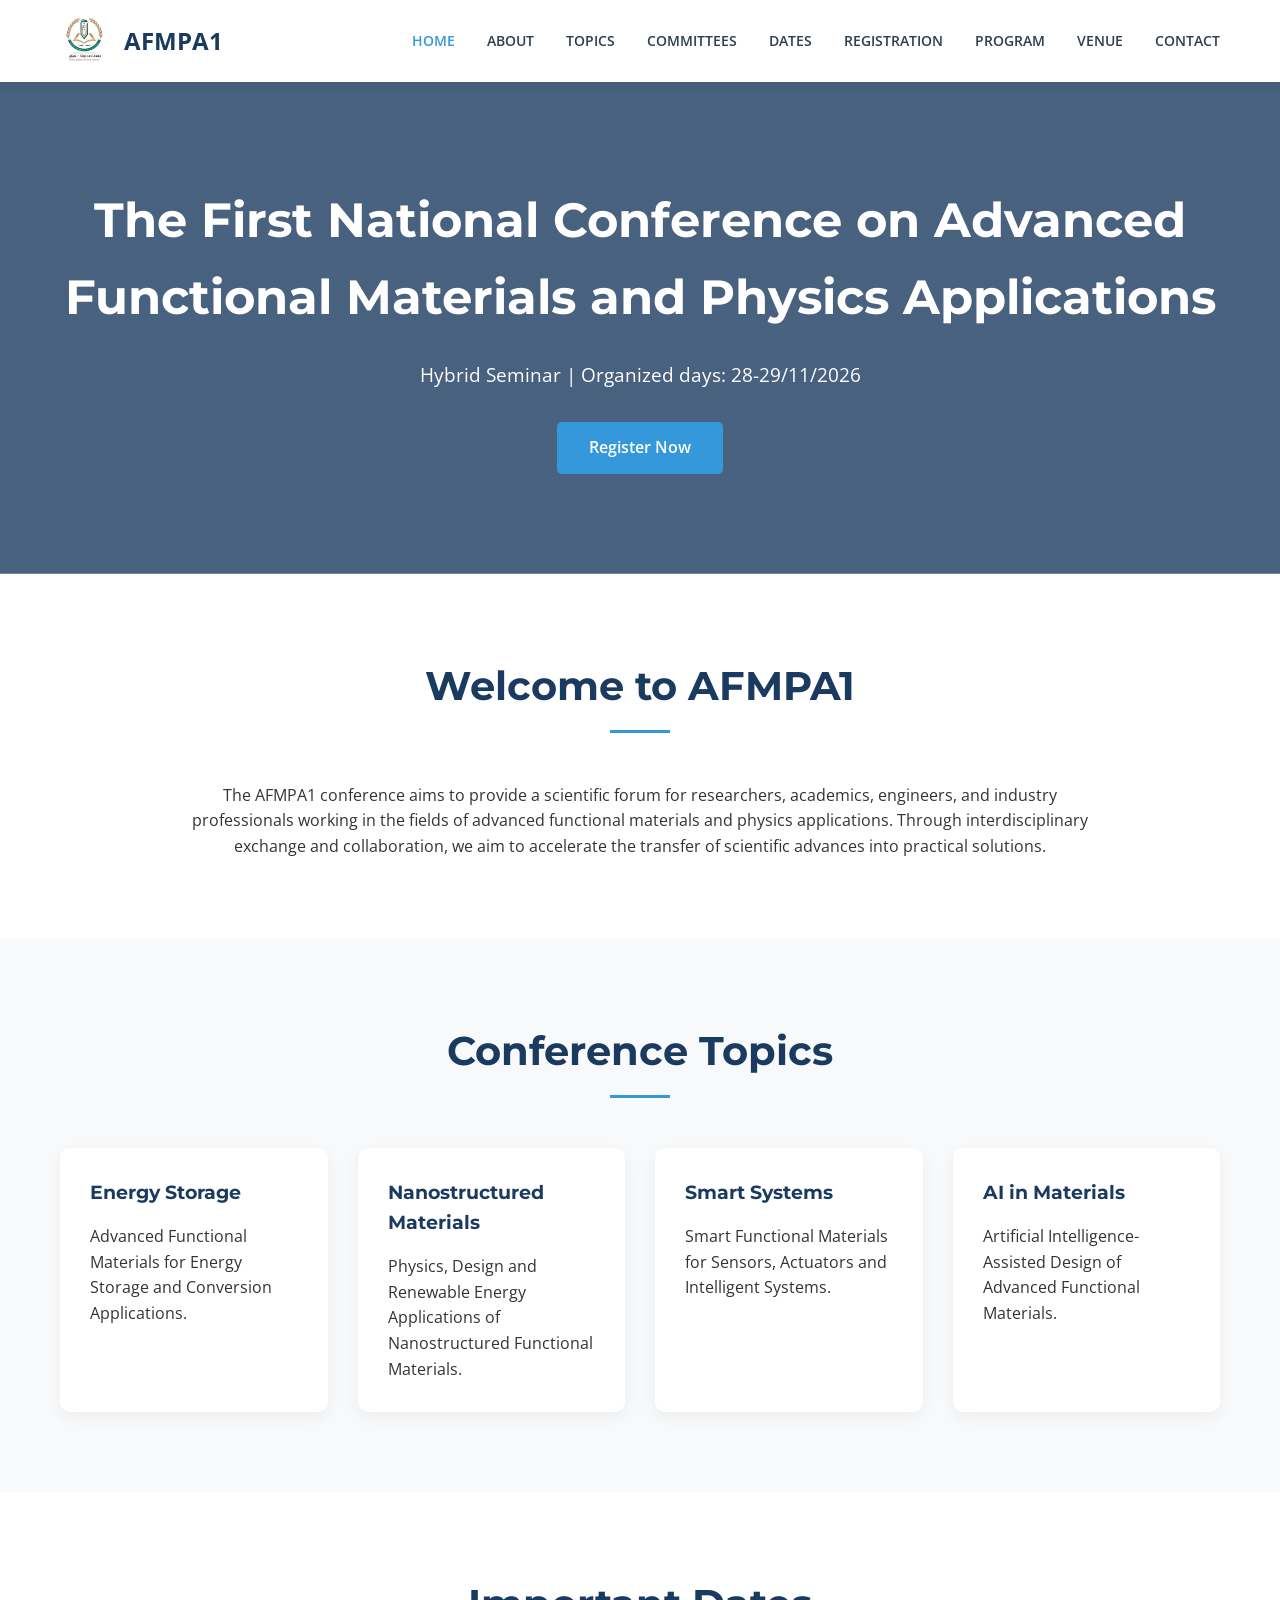
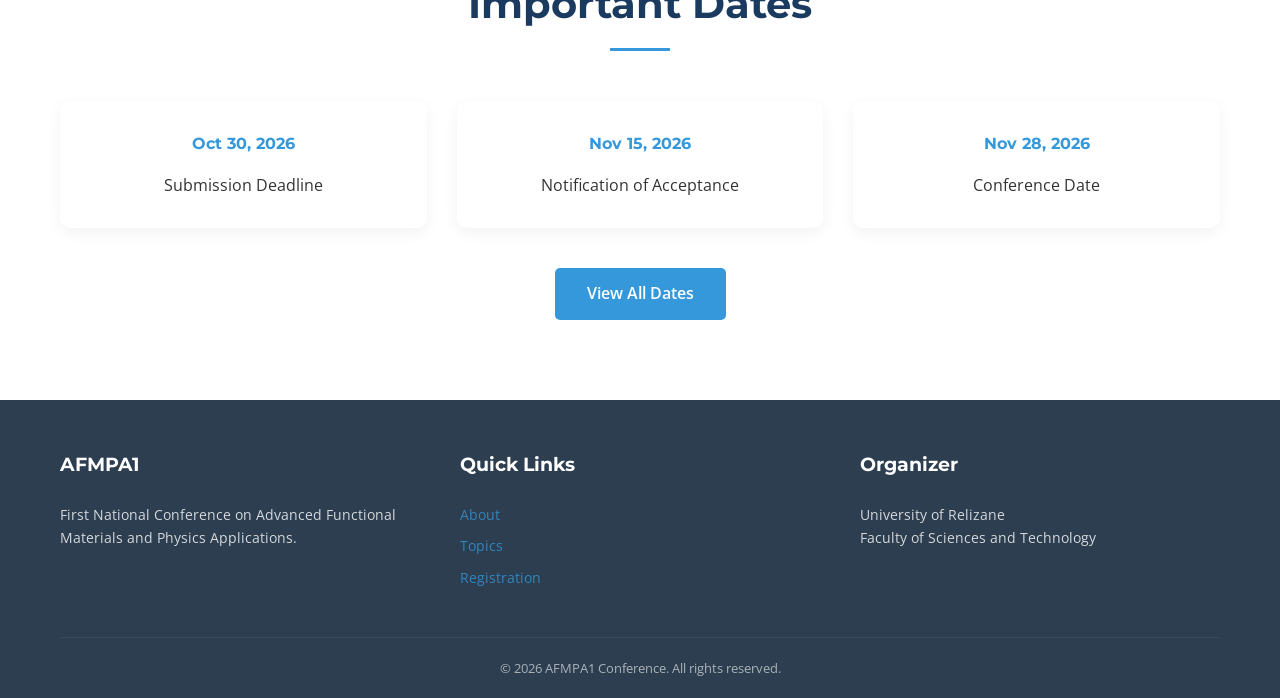
==== index.html @ 18b41d7e "initial commit" ====
<!DOCTYPE html>
<html lang="en">
<head>
    <meta charset="UTF-8">
    <meta name="viewport" content="width=device-width, initial-scale=1.0">
    <title>AFMPA1 - Advanced Functional Materials and Physics Applications</title>
    <link rel="stylesheet" href="css/style.css">
    <link href="https://fonts.googleapis.com/css2?family=Montserrat:wght@400;700&family=Open+Sans:wght@400;600&display=swap" rel="stylesheet">
</head>
<body>
    <header>
        <div class="container">
            <nav>
                <div class="logo"><img src="assets/images/logo.jpg" alt="University Logo"> AFMPA1</div>
                <div class="menu-toggle">
                    <span></span>
                    <span></span>
                    <span></span>
                </div>
                <ul class="nav-links">
                    <li><a href="index.html" class="active">Home</a></li>
                    <li><a href="about.html">About</a></li>
                    <li><a href="topics.html">Topics</a></li>
                    <li><a href="committees.html">Committees</a></li>
                    <li><a href="dates.html">Dates</a></li>
                    <li><a href="registration.html">Registration</a></li>
                    <li><a href="program.html">Program</a></li>
                    <li><a href="venue.html">Venue</a></li>
                    <li><a href="contact.html">Contact</a></li>
                </ul>
            </nav>
        </div>
    </header>

    <main>
        <section class="hero">
            <div class="container">
                <h1>The First National Conference on Advanced Functional Materials and Physics Applications</h1>
                <p>Hybrid Seminar | Organized days: 28-29/11/2026</p>
                <a href="registration.html" class="btn">Register Now</a>
            </div>
        </section>

        <section id="about">
            <div class="container">
                <div class="section-title">
                    <h2>Welcome to AFMPA1</h2>
                </div>
                <p style="text-align: center; max-width: 900px; margin: 0 auto;">
                    The AFMPA1 conference aims to provide a scientific forum for researchers, academics, engineers, and industry professionals working in the fields of advanced functional materials and physics applications. Through interdisciplinary exchange and collaboration, we aim to accelerate the transfer of scientific advances into practical solutions.
                </p>
            </div>
        </section>

        <section id="topics" style="background-color: var(--light-bg);">
            <div class="container">
                <div class="section-title">
                    <h2>Conference Topics</h2>
                </div>
                <div class="grid">
                    <div class="card">
                        <h3>Energy Storage</h3>
                        <p>Advanced Functional Materials for Energy Storage and Conversion Applications.</p>
                    </div>
                    <div class="card">
                        <h3>Nanostructured Materials</h3>
                        <p>Physics, Design and Renewable Energy Applications of Nanostructured Functional Materials.</p>
                    </div>
                    <div class="card">
                        <h3>Smart Systems</h3>
                        <p>Smart Functional Materials for Sensors, Actuators and Intelligent Systems.</p>
                    </div>
                    <div class="card">
                        <h3>AI in Materials</h3>
                        <p>Artificial Intelligence-Assisted Design of Advanced Functional Materials.</p>
                    </div>
                </div>
            </div>
        </section>

        <section id="dates">
            <div class="container">
                <div class="section-title">
                    <h2>Important Dates</h2>
                </div>
                <div class="grid">
                    <div class="card" style="text-align: center;">
                        <h4 style="color: var(--accent-color);">Oct 30, 2026</h4>
                        <p>Submission Deadline</p>
                    </div>
                    <div class="card" style="text-align: center;">
                        <h4 style="color: var(--accent-color);">Nov 15, 2026</h4>
                        <p>Notification of Acceptance</p>
                    </div>
                    <div class="card" style="text-align: center;">
                        <h4 style="color: var(--accent-color);">Nov 28, 2026</h4>
                        <p>Conference Date</p>
                    </div>
                </div>
                <div style="text-align: center; margin-top: 40px;">
                    <a href="dates.html" class="btn">View All Dates</a>
                </div>
            </div>
        </section>
    </main>

    <footer>
        <div class="container">
            <div class="footer-content">
                <div class="footer-section">
                    <h3>AFMPA1</h3>
                    <p>First National Conference on Advanced Functional Materials and Physics Applications.</p>
                </div>
                <div class="footer-section">
                    <h3>Quick Links</h3>
                    <ul>
                        <li><a href="about.html">About</a></li>
                        <li><a href="topics.html">Topics</a></li>
                        <li><a href="registration.html">Registration</a></li>
                    </ul>
                </div>
                <div class="footer-section">
                    <h3>Organizer</h3>
                    <p>University of Relizane<br>Faculty of Sciences and Technology</p>
                </div>
            </div>
            <div class="footer-bottom">
                <p>&copy; 2026 AFMPA1 Conference. All rights reserved.</p>
            </div>
        </div>
    </footer>
    <script src="js/main.js"></script>
</body>
</html>
---- css/style.css ----
:root {
    --primary-color: #1a3a5f; /* Deep Blue */
    --secondary-color: #2c3e50; /* Charcoal Grey */
    --accent-color: #3498db; /* Bright Blue */
    --text-color: #333;
    --light-bg: #f8f9fa;
    --white: #ffffff;
    --transition: all 0.3s ease;
}

* {
    margin: 0;
    padding: 0;
    box-sizing: border-box;
}

body {
    font-family: 'Open Sans', sans-serif;
    line-height: 1.6;
    color: var(--text-color);
    background-color: var(--white);
}

h1, h2, h3, h4 {
    font-family: 'Montserrat', sans-serif;
    color: var(--primary-color);
    margin-bottom: 1rem;
}

a {
    text-decoration: none;
    color: var(--accent-color);
    transition: var(--transition);
}

a:hover {
    color: var(--primary-color);
}

ul {
    list-style: none;
}

.container {
    max-width: 1200px;
    margin: 0 auto;
    padding: 0 20px;
}

/* Header & Navigation */
header {
    background: var(--white);
    box-shadow: 0 2px 10px rgba(0,0,0,0.1);
    position: sticky;
    top: 0;
    z-index: 1000;
}

nav {
    display: flex;
    justify-content: space-between;
    align-items: center;
    padding: 1rem 0;
}

.logo {
    display: flex;
    align-items: center;
    gap: 15px;
    font-size: 1.5rem;
    font-weight: 700;
    color: var(--primary-color);
}

.logo img {
    height: 50px;
    width: auto;
}

.nav-links {
    display: flex;
}

.nav-links li {
    margin-left: 2rem;
}

.nav-links a {
    color: var(--secondary-color);
    font-weight: 600;
    font-size: 0.9rem;
    text-transform: uppercase;
}

.nav-links a:hover, .nav-links a.active {
    color: var(--accent-color);
}

/* Hero Section */
.hero {
    background: linear-gradient(rgba(26, 58, 95, 0.8), rgba(26, 58, 95, 0.8)), url('../assets/images/hero-bg.jpg');
    background-size: cover;
    background-position: center;
    color: var(--white);
    text-align: center;
    padding: 100px 0;
}

.hero h1 {
    color: var(--white);
    font-size: 3rem;
    margin-bottom: 1.5rem;
}

.hero p {
    font-size: 1.2rem;
    max-width: 800px;
    margin: 0 auto 2rem;
}

.btn {
    display: inline-block;
    background: var(--accent-color);
    color: var(--white);
    padding: 0.8rem 2rem;
    border-radius: 5px;
    font-weight: 600;
    transition: var(--transition);
}

.btn:hover {
    background: var(--primary-color);
    color: var(--white);
}

/* Sections */
section {
    padding: 80px 0;
}

.section-title {
    text-align: center;
    margin-bottom: 50px;
}

.section-title h2 {
    font-size: 2.5rem;
    position: relative;
    padding-bottom: 15px;
}

.section-title h2::after {
    content: '';
    position: absolute;
    bottom: 0;
    left: 50%;
    transform: translateX(-50%);
    width: 60px;
    height: 3px;
    background: var(--accent-color);
}

/* Grid Layouts */
.grid {
    display: grid;
    grid-template-columns: repeat(auto-fit, minmax(250px, 1fr));
    gap: 30px;
}

.card {
    background: var(--white);
    padding: 30px;
    border-radius: 10px;
    box-shadow: 0 5px 15px rgba(0,0,0,0.05);
    transition: var(--transition);
}

.card:hover {
    transform: translateY(-5px);
    box-shadow: 0 10px 25px rgba(0,0,0,0.1);
}

/* Footer */
footer {
    background: var(--secondary-color);
    color: var(--white);
    padding: 50px 0 20px;
}

.footer-content {
    display: grid;
    grid-template-columns: repeat(auto-fit, minmax(200px, 1fr));
    gap: 40px;
    margin-bottom: 40px;
}

.footer-section h3 {
    color: var(--white);
    margin-bottom: 1.5rem;
}

.footer-section p, .footer-section li {
    font-size: 0.9rem;
    margin-bottom: 0.5rem;
    opacity: 0.8;
}

.footer-bottom {
    text-align: center;
    border-top: 1px solid rgba(255,255,255,0.1);
    padding-top: 20px;
    font-size: 0.8rem;
    opacity: 0.6;
}

/* Mobile Menu Toggle */
.menu-toggle {
    display: none;
    flex-direction: column;
    cursor: pointer;
}

.menu-toggle span {
    width: 25px;
    height: 3px;
    background: var(--primary-color);
    margin: 2px 0;
    transition: var(--transition);
}

/* Responsive */
@media (max-width: 768px) {
    .menu-toggle {
        display: flex;
    }

    .nav-links {
        display: none;
        flex-direction: column;
        position: absolute;
        top: 100%;
        left: 0;
        width: 100%;
        background: var(--white);
        box-shadow: 0 5px 10px rgba(0,0,0,0.1);
        padding: 20px;
    }

    .nav-links.active {
        display: flex;
    }

    .nav-links li {
        margin: 10px 0;
    }

    .hero h1 {
        font-size: 2rem;
    }
    
    .grid {
        grid-template-columns: 1fr;
    }
}
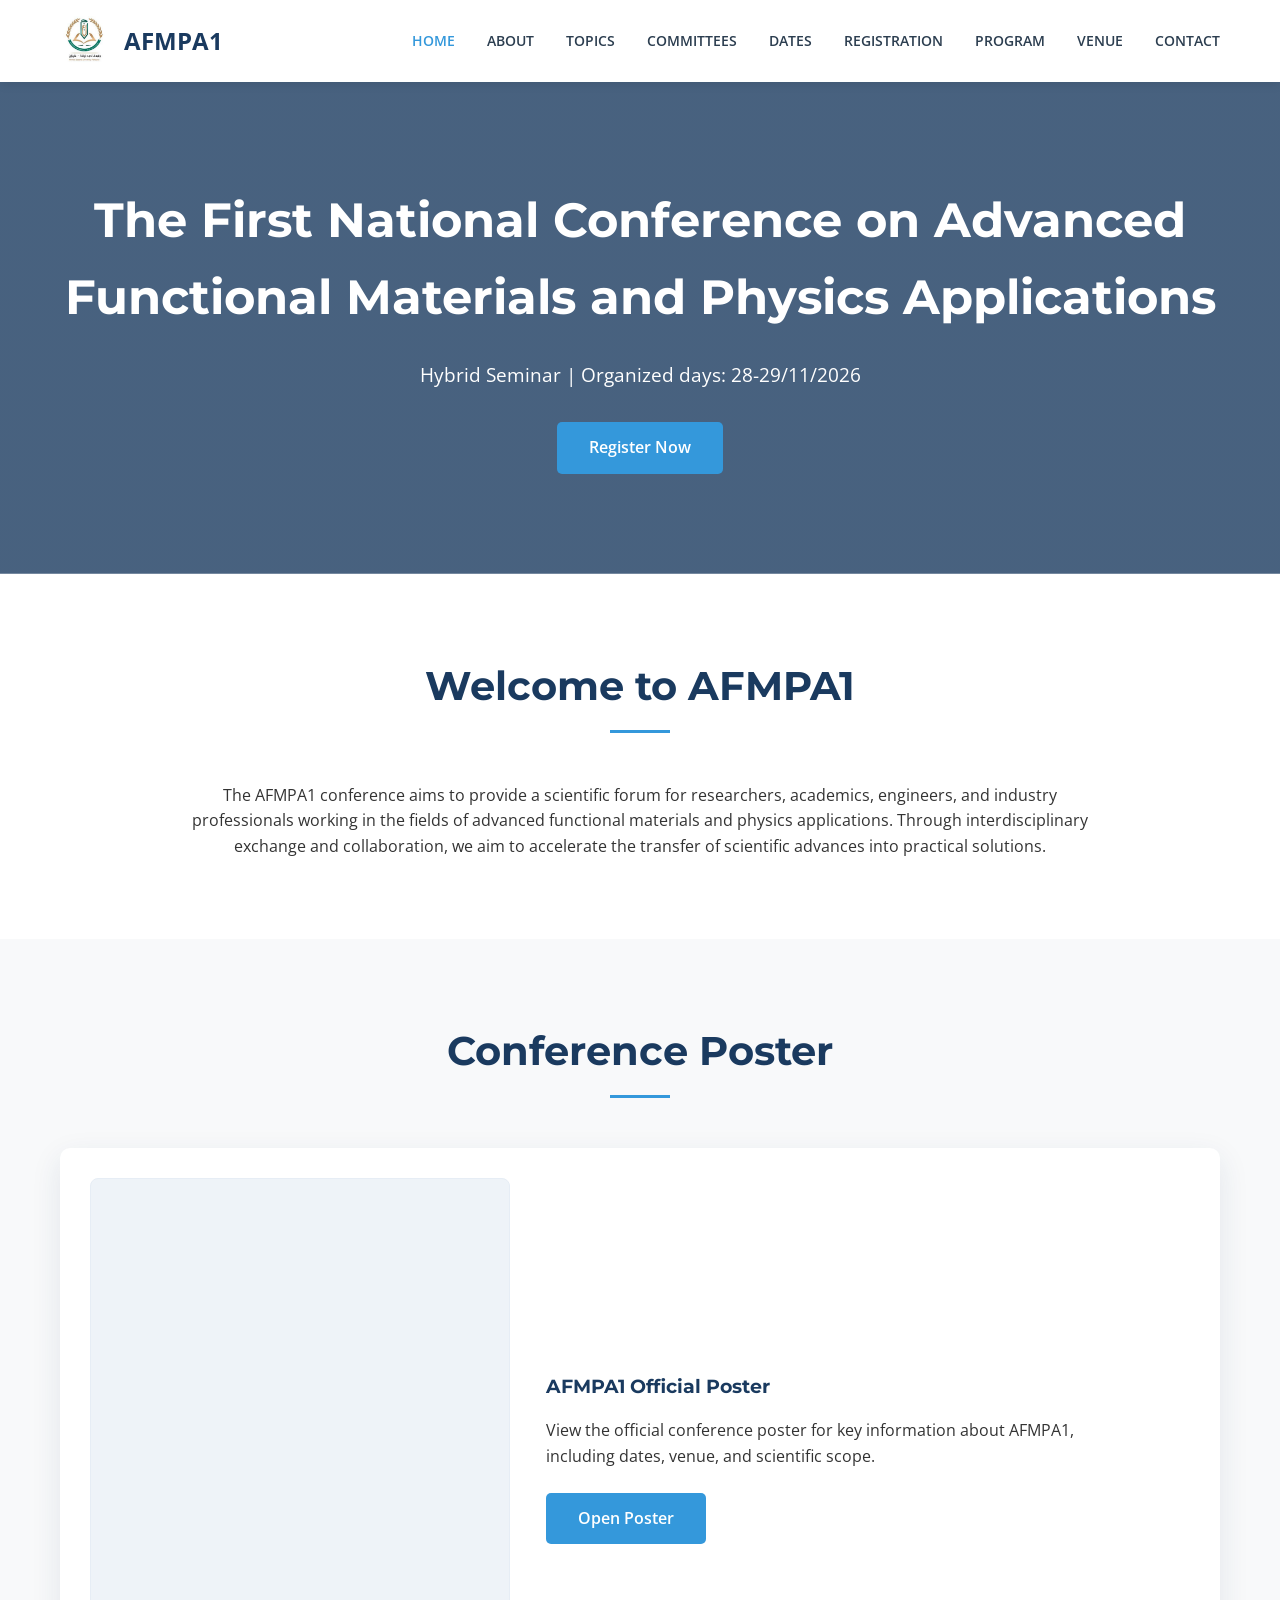
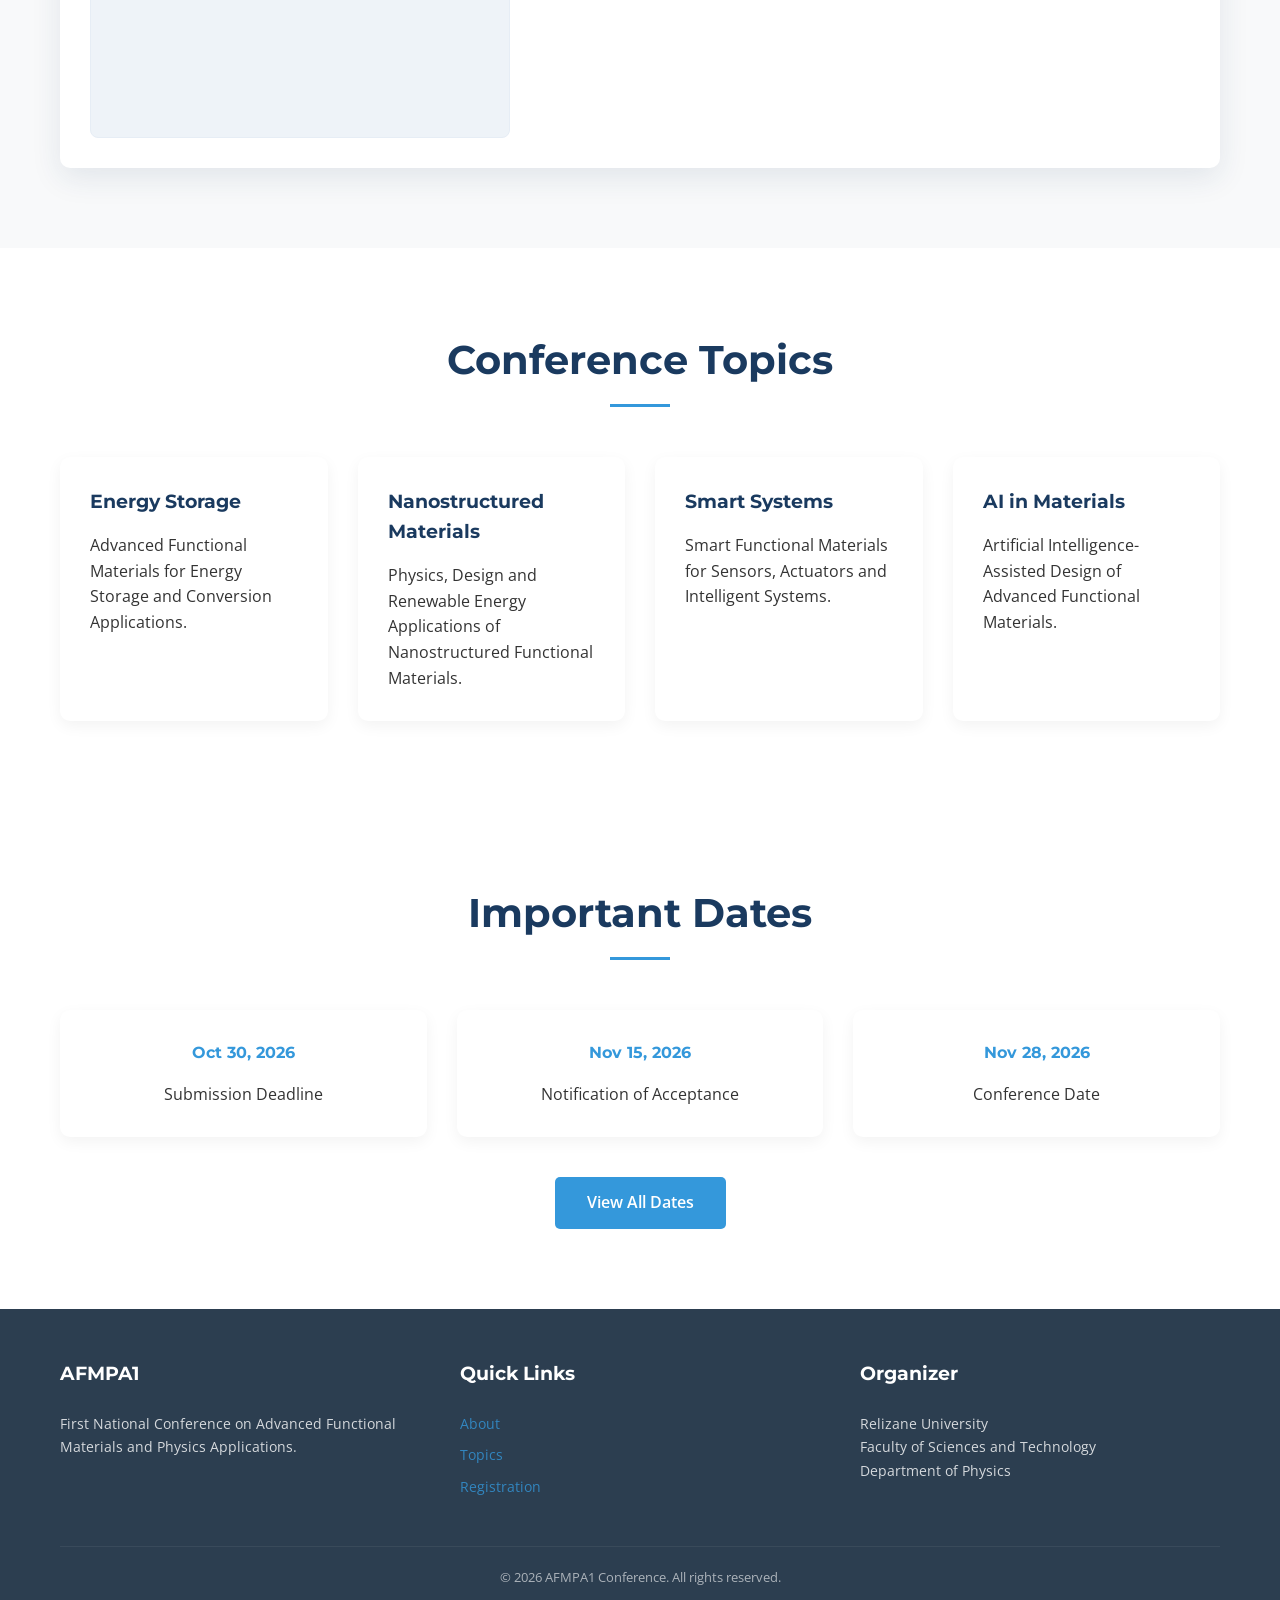
==== commit af10d80c: "update 2" ====
--- a/index.html
+++ b/index.html
@@ -52,7 +52,29 @@
             </div>
         </section>
 
-        <section id="topics" style="background-color: var(--light-bg);">
+        <section id="poster" style="background-color: var(--light-bg);">
+            <div class="container">
+                <div class="section-title">
+                    <h2>Conference Poster</h2>
+                </div>
+                <div class="poster-card">
+                    <div class="poster-preview">
+                        <iframe
+                            src="https://drive.google.com/file/d/1GB0CTuKD5aACHZV9DtSEksucXTenJkUQ/preview"
+                            title="AFMPA1 Conference Poster"
+                            allow="autoplay">
+                        </iframe>
+                    </div>
+                    <div class="poster-details">
+                        <h3>AFMPA1 Official Poster</h3>
+                        <p>View the official conference poster for key information about AFMPA1, including dates, venue, and scientific scope.</p>
+                        <a href="https://drive.google.com/file/d/1GB0CTuKD5aACHZV9DtSEksucXTenJkUQ/view?usp=sharing" target="_blank" rel="noopener" class="btn">Open Poster</a>
+                    </div>
+                </div>
+            </div>
+        </section>
+
+        <section id="topics">
             <div class="container">
                 <div class="section-title">
                     <h2>Conference Topics</h2>
@@ -121,7 +143,7 @@
                 </div>
                 <div class="footer-section">
                     <h3>Organizer</h3>
-                    <p>University of Relizane<br>Faculty of Sciences and Technology</p>
+                    <p>Relizane University<br>Faculty of Sciences and Technology<br>Department of Physics</p>
                 </div>
             </div>
             <div class="footer-bottom">
--- a/css/style.css
+++ b/css/style.css
@@ -178,6 +178,65 @@
 .card:hover {
     transform: translateY(-5px);
     box-shadow: 0 10px 25px rgba(0,0,0,0.1);
+}
+
+.poster-card {
+    display: grid;
+    grid-template-columns: minmax(280px, 420px) 1fr;
+    gap: 36px;
+    align-items: center;
+    background: var(--white);
+    padding: 30px;
+    border-radius: 10px;
+    box-shadow: 0 10px 30px rgba(26, 58, 95, 0.1);
+}
+
+.poster-preview {
+    aspect-ratio: 3 / 4;
+    overflow: hidden;
+    border-radius: 8px;
+    border: 1px solid #e6edf5;
+    background: #eef3f8;
+}
+
+.poster-preview iframe {
+    width: 100%;
+    height: 100%;
+    border: 0;
+}
+
+.poster-details p {
+    margin-bottom: 24px;
+    max-width: 560px;
+}
+
+.submission-card {
+    margin-top: 40px;
+    max-width: 760px;
+    margin-left: auto;
+    margin-right: auto;
+    padding: 34px;
+    border-left: 5px solid var(--accent-color);
+}
+
+.submission-card-content {
+    display: grid;
+    grid-template-columns: 1fr auto;
+    gap: 26px;
+    align-items: center;
+}
+
+.submission-form-btn {
+    white-space: nowrap;
+    box-shadow: 0 8px 18px rgba(52, 152, 219, 0.22);
+}
+
+.word-template-btn {
+    background: var(--primary-color);
+}
+
+.word-template-btn:hover {
+    background: var(--accent-color);
 }
 
 /* Footer */
@@ -261,4 +320,24 @@
     .grid {
         grid-template-columns: 1fr;
     }
-}
+
+    .poster-card {
+        grid-template-columns: 1fr;
+        padding: 22px;
+    }
+
+    .poster-preview {
+        max-width: 420px;
+        width: 100%;
+        margin: 0 auto;
+    }
+
+    .submission-card {
+        padding: 28px;
+        text-align: center;
+    }
+
+    .submission-card-content {
+        grid-template-columns: 1fr;
+    }
+}
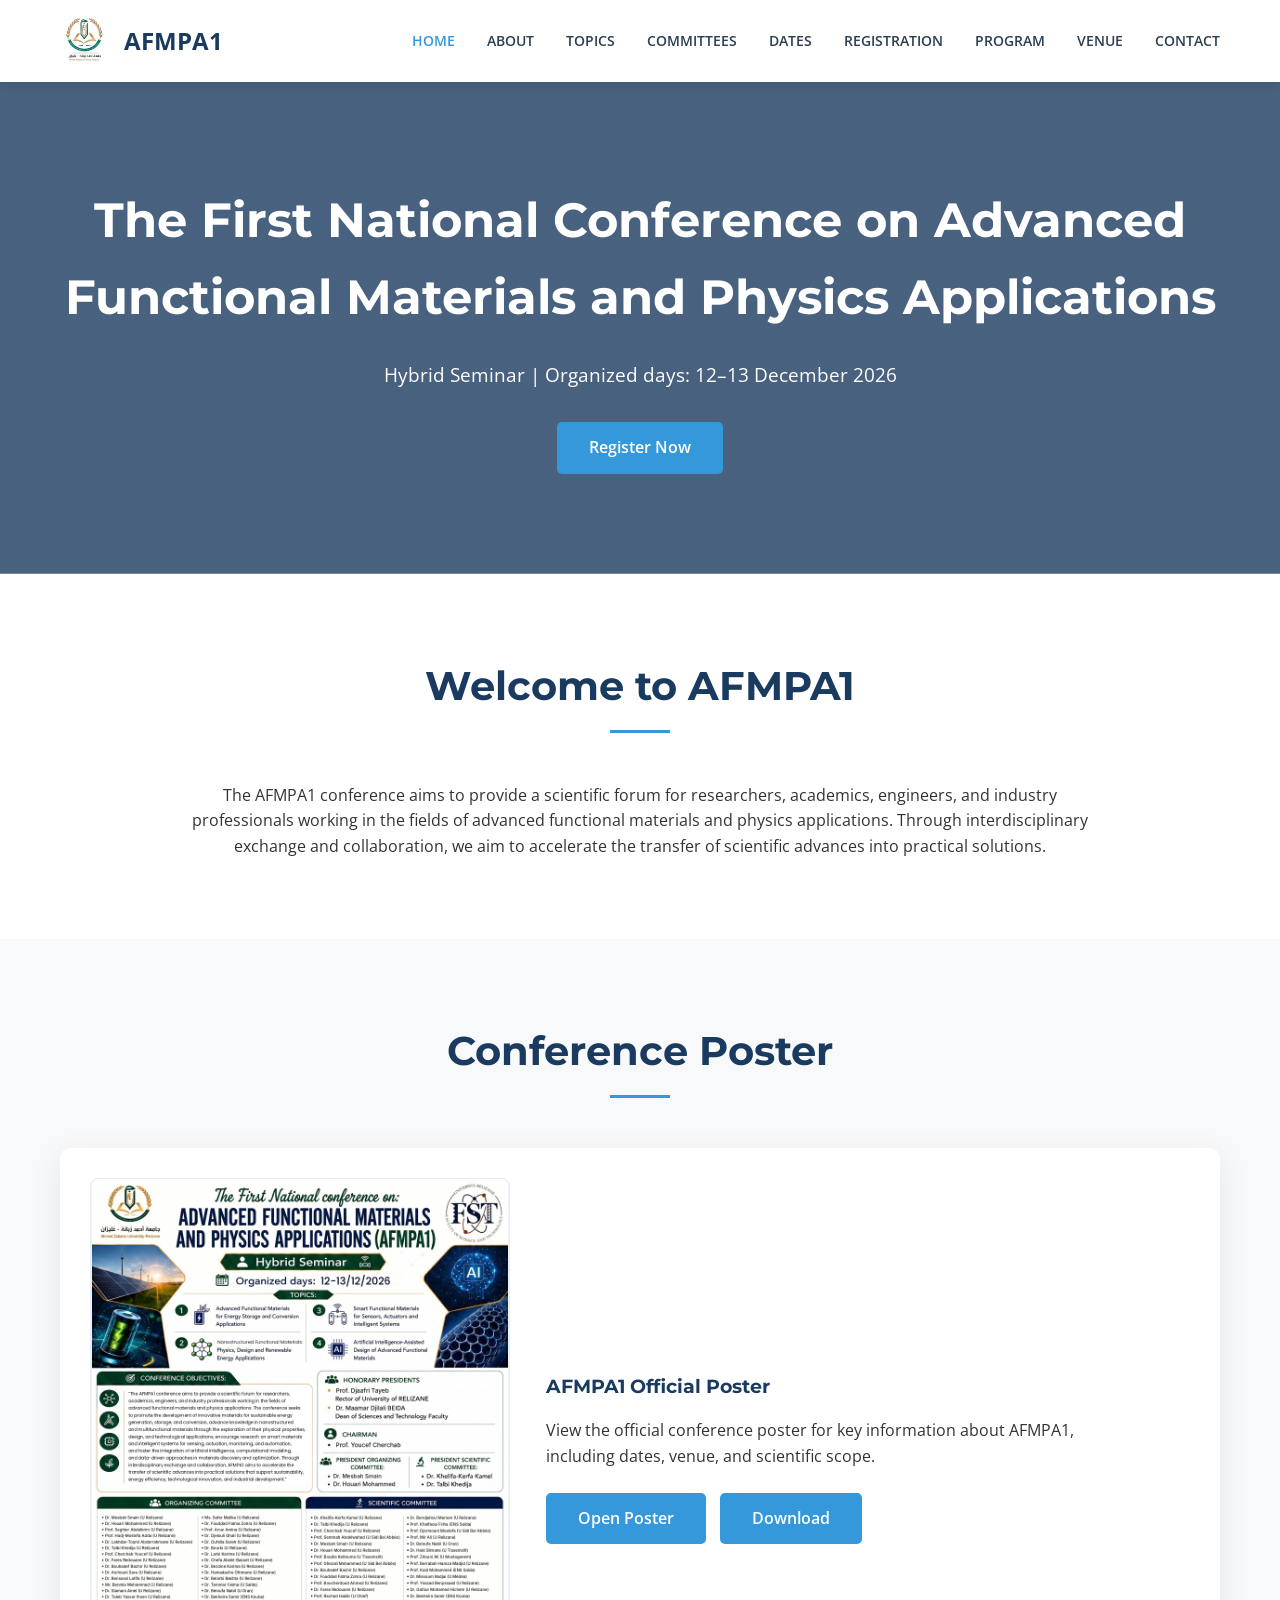
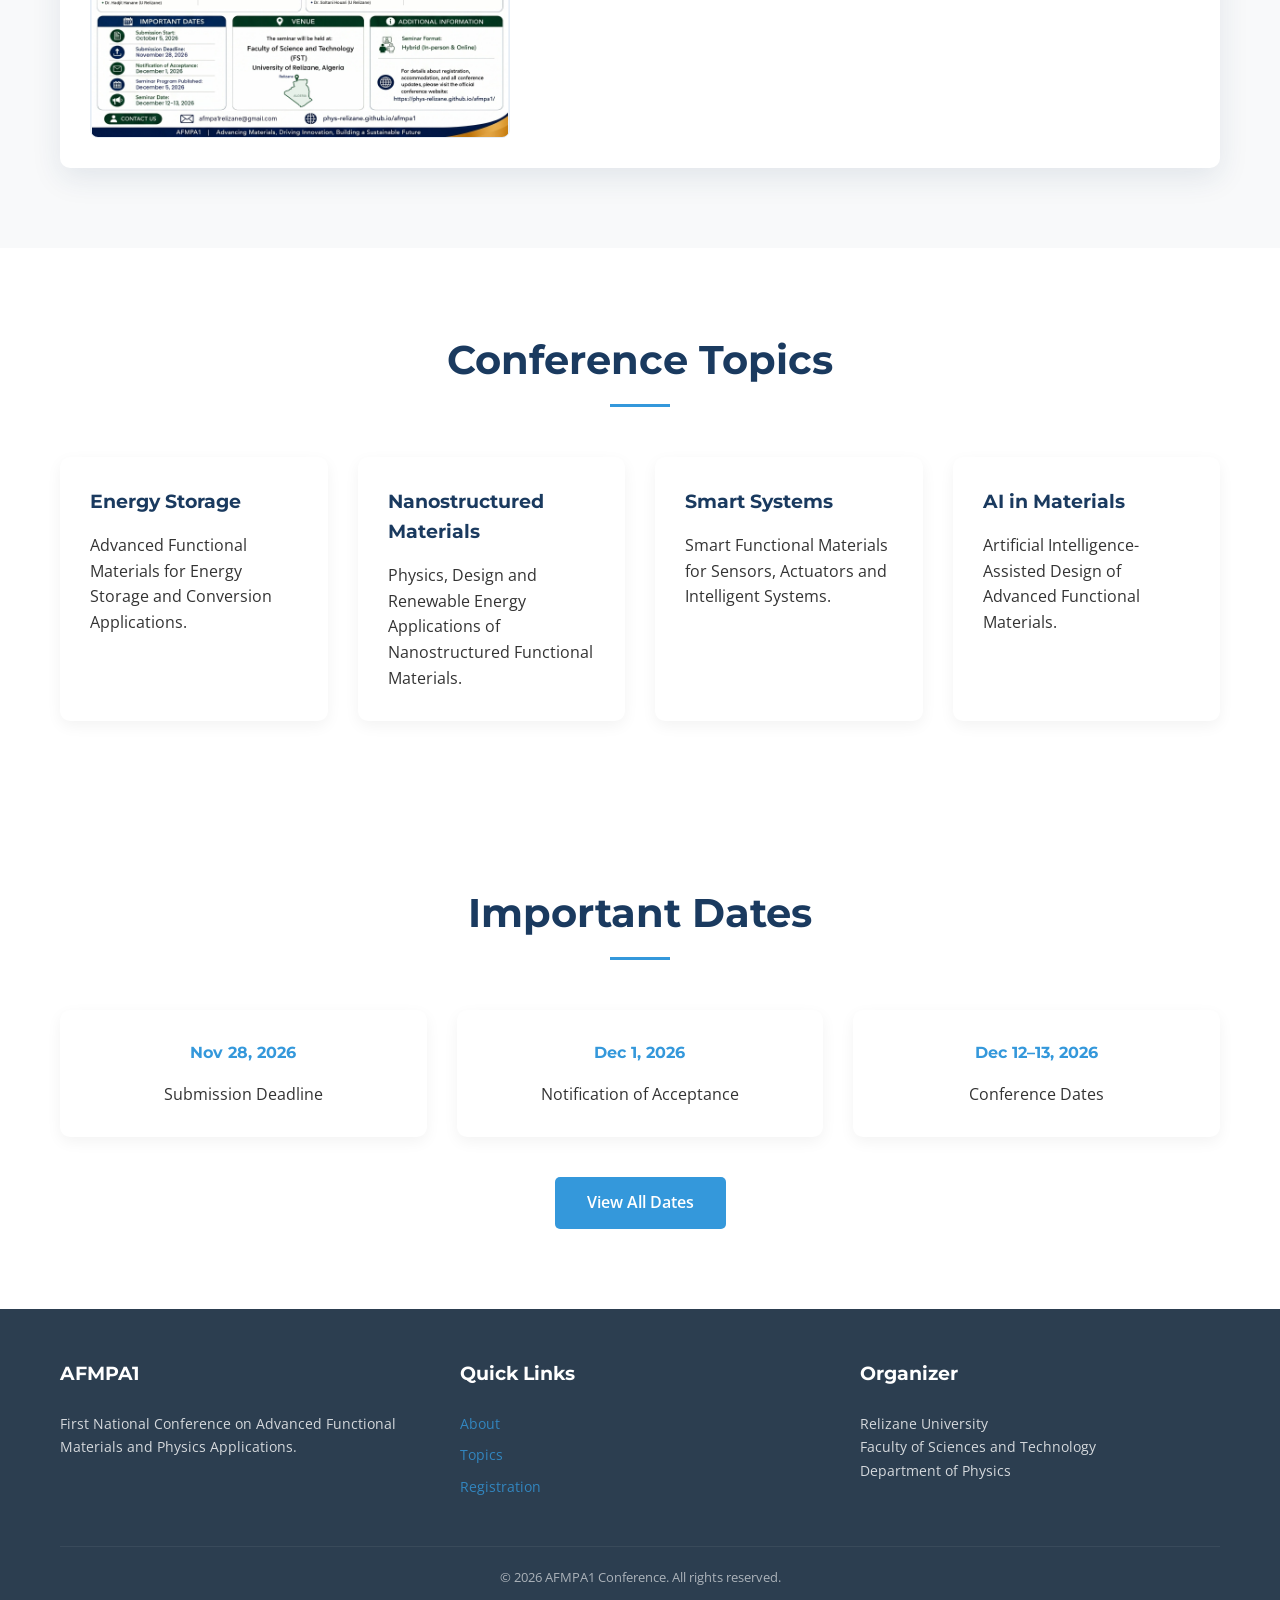
==== commit 23950922: "Add files via upload" ====
--- a/index.html
+++ b/index.html
@@ -36,7 +36,7 @@
         <section class="hero">
             <div class="container">
                 <h1>The First National Conference on Advanced Functional Materials and Physics Applications</h1>
-                <p>Hybrid Seminar | Organized days: 28-29/11/2026</p>
+                <p>Hybrid Seminar | Organized days: 12&ndash;13 December 2026</p>
                 <a href="registration.html" class="btn">Register Now</a>
             </div>
         </section>
@@ -59,16 +59,15 @@
                 </div>
                 <div class="poster-card">
                     <div class="poster-preview">
-                        <iframe
-                            src="https://drive.google.com/file/d/1GB0CTuKD5aACHZV9DtSEksucXTenJkUQ/preview"
-                            title="AFMPA1 Conference Poster"
-                            allow="autoplay">
-                        </iframe>
+                        <a href="assets/images/AFMPA1-Poster.jpg" target="_blank" rel="noopener">
+                            <img src="assets/images/AFMPA1-Poster.jpg" alt="AFMPA1 Conference Poster" loading="lazy">
+                        </a>
                     </div>
                     <div class="poster-details">
                         <h3>AFMPA1 Official Poster</h3>
                         <p>View the official conference poster for key information about AFMPA1, including dates, venue, and scientific scope.</p>
-                        <a href="https://drive.google.com/file/d/1GB0CTuKD5aACHZV9DtSEksucXTenJkUQ/view?usp=sharing" target="_blank" rel="noopener" class="btn">Open Poster</a>
+                        <a href="assets/images/AFMPA1-Poster.jpg" target="_blank" rel="noopener" class="btn">Open Poster</a>
+                        <a href="assets/images/AFMPA1-Poster.jpg" download class="btn" style="margin-left: 10px;">Download</a>
                     </div>
                 </div>
             </div>
@@ -107,16 +106,16 @@
                 </div>
                 <div class="grid">
                     <div class="card" style="text-align: center;">
-                        <h4 style="color: var(--accent-color);">Oct 30, 2026</h4>
+                        <h4 style="color: var(--accent-color);">Nov 28, 2026</h4>
                         <p>Submission Deadline</p>
                     </div>
                     <div class="card" style="text-align: center;">
-                        <h4 style="color: var(--accent-color);">Nov 15, 2026</h4>
+                        <h4 style="color: var(--accent-color);">Dec 1, 2026</h4>
                         <p>Notification of Acceptance</p>
                     </div>
                     <div class="card" style="text-align: center;">
-                        <h4 style="color: var(--accent-color);">Nov 28, 2026</h4>
-                        <p>Conference Date</p>
+                        <h4 style="color: var(--accent-color);">Dec 12&ndash;13, 2026</h4>
+                        <p>Conference Dates</p>
                     </div>
                 </div>
                 <div style="text-align: center; margin-top: 40px;">
--- a/css/style.css
+++ b/css/style.css
@@ -199,10 +199,13 @@
     background: #eef3f8;
 }
 
-.poster-preview iframe {
+.poster-preview iframe,
+.poster-preview img {
     width: 100%;
     height: 100%;
     border: 0;
+    display: block;
+    object-fit: contain;
 }
 
 .poster-details p {
